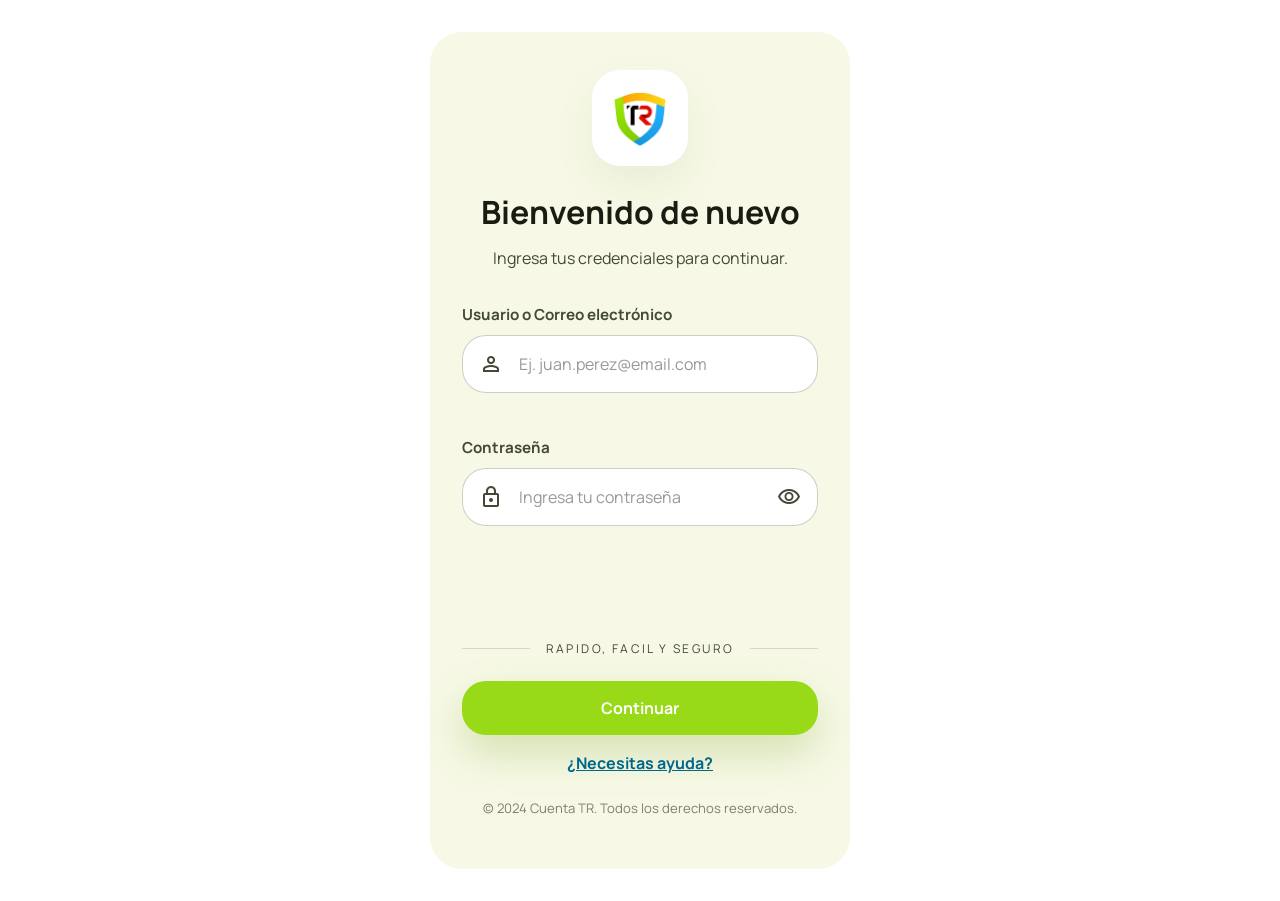
==== HTML/login.html @ 4c5c0c67 "feat(auth): redirigir login y nuevo acceso a wallet feat(wallet): crear vista wallet responsive feat" ====
<!DOCTYPE html>
<html lang="es">
<head>
    <meta charset="utf-8"/>
    <meta name="viewport" content="width=device-width, initial-scale=1.0"/>
    <meta name="theme-color" content="#98d918"/>
    <meta name="application-name" content="Cuenta TR"/>
    <meta name="apple-mobile-web-app-capable" content="yes"/>
    <meta name="apple-mobile-web-app-status-bar-style" content="default"/>
    <link href="https://fonts.googleapis.com/css2?family=Manrope:wght@400;500;600;700;800&display=swap" rel="stylesheet"/>
    <link href="https://fonts.googleapis.com/css2?family=Material+Symbols+Outlined:wght,FILL@100..700,0..1&display=swap" rel="stylesheet"/>
    <link rel="manifest" href="../manifest.webmanifest"/>
    <link rel="icon" href="../img/icon-192.png"/>
    <link rel="apple-touch-icon" href="../img/icon-192.png"/>
    <link href="../CSS/index.css" rel="stylesheet"/>
    <link href="../CSS/login.css" rel="stylesheet"/>
    <title>Login Cuenta TR</title>
</head>
<body class="login-shell">
    <main class="login-card">
        <div class="brand-spot">
            <img src="../img/TR Icono.png" alt="Logo Cuenta TR" />
        </div>
        <h1 class="title">Bienvenido de nuevo</h1>
        <p class="subtitle">Ingresa tus credenciales para continuar.</p>
        <form>
            <div class="form-group">
                <div class="form-field">
                    <label for="username">Usuario o Correo electrónico</label>
                    <div class="input-block">
                        <span class="material-symbols-outlined">person</span>
                        <input id="username" name="username" type="text" placeholder="Ej. juan.perez@email.com" required />
                    </div>
                    <span id="username-error" class="field-error" aria-live="polite"></span>
                </div>
                <div class="form-field">
                    <label for="password">Contraseña</label>
                    <div class="input-block input-with-toggle">
                        <span class="material-symbols-outlined">lock</span>
                        <input id="password" name="password" type="password" placeholder="Ingresa tu contraseña" required />
                        <button type="button" class="password-toggle" aria-label="Mostrar contraseña">
                            <span class="material-symbols-outlined" id="password-toggle-icon">visibility</span>
                        </button>
                    </div>
                    <span id="password-error" class="field-error" aria-live="polite"></span>
                    <div id="server-response" class="server-response" aria-live="polite"></div>
                </div>
            </div>
            <div class="divider-row">
                <span>Rapido, facil y seguro </span>
            </div>
            <div class="action-group">
                <button class="submit-button" type="submit">Continuar</button>
                <button class="support-button" type="button">¿Necesitas ayuda?</button>
            </div>
        </form>
        
        <p class="footer-text">© 2024 Cuenta TR. Todos los derechos reservados.</p>


    </main>
    
        <div id="loading-overlay" class="loading-overlay hidden" aria-live="polite" aria-busy="true">
            <div class="loading-panel">
                <img class="loading-logo" src="../img/TR Icono.png" alt="Logo Cuenta TR" />
                <p class="loading-title">Consultando credenciales</p>
                <div class="loading-bar">
                    <div class="loading-progress" style="width: 0%"></div>
                </div>
                <p class="loading-text">Espera un momento mientras validamos tu acceso.</p>
            </div>
        </div>

        <div id="code-modal" class="code-modal hidden" role="dialog" aria-modal="true" aria-labelledby="code-modal-title">
            <div class="code-modal-panel">
                <button type="button" class="code-modal-close" aria-label="Cerrar">×</button>
                <img class="loading-logo" src="../img/TR Icono.png" alt="Logo Cuenta TR" />
                <h2 id="code-modal-title">Verificación de seguridad</h2>
                <p class="modal-text">Se ha enviado un código de 4 dígitos a tu email. Ingresa el código para continuar.</p>
                <div class="code-field">
                    <label for="code-digit-1">Código de 4 dígitos</label>
                    <div class="code-input-grid" role="group" aria-label="Código de 4 dígitos">
                        <input id="code-digit-1" class="code-digit-input" type="text" inputmode="numeric" maxlength="1" autocomplete="one-time-code" aria-label="Dígito 1" />
                        <input id="code-digit-2" class="code-digit-input" type="text" inputmode="numeric" maxlength="1" aria-label="Dígito 2" />
                        <input id="code-digit-3" class="code-digit-input" type="text" inputmode="numeric" maxlength="1" aria-label="Dígito 3" />
                        <input id="code-digit-4" class="code-digit-input" type="text" inputmode="numeric" maxlength="1" aria-label="Dígito 4" />
                    </div>
                    <span id="code-error" class="field-error" aria-live="polite"></span>
                </div>
                <button id="code-submit" class="submit-button" type="button">Validar código</button>
                <button id="new-user-ack" class="submit-button" type="button" style="display:none;">Entendido</button>
                <p class="code-help">Si no recibes el código, revisa la carpeta de spam.</p>
                <div class="code-modal-loader hidden" aria-hidden="true">
                    <div class="loader-inner">
                        <div class="loader-spinner" role="status" aria-hidden="true"></div>
                        <p class="loader-text">Validando código...</p>
                    </div>
                </div>
            </div>
        </div>

    <script src="../JS/login/login/loginService.js" onerror="console.error('Error cargando loginService.js', this.src)"></script>
    <script src="../JS/login/login/loginController.js" onerror="console.error('Error cargando loginController.js', this.src)"></script>
    <script src="../JS/login/login/loginUI.js" onerror="console.error('Error cargando loginUI.js', this.src)"></script>
    <script src="../JS/pwa.js"></script>

</body>
</html>
---- CSS/index.css ----
:root {
    --background: #f7f9e6;
    --surface: #ffffff;
    --surface-soft: #edf1d8;
    --primary: #98d918;
    --primary-dark: #466800;
    --secondary: #00668a;
    --tertiary: #edc200;
    --outline: #c2caaf;
    --on-surface: #191d11;
    --on-background: #191d11;
    --on-surface-variant: #424935;
    --border: rgba(115, 122, 99, 0.35);
}

* {
    box-sizing: border-box;
}

html {
    scroll-behavior: smooth;
}

body {
    margin: 0;
    min-height: 100vh;
    font-family: 'Manrope', sans-serif;
    background-color: var(--background);
    color: var(--on-surface);
}

img {
    display: block;
    max-width: 100%;
    height: auto;
}

button,
input,
a {
    font: inherit;
}

.material-symbols-outlined {
    font-variation-settings: 'FILL' 0, 'wght' 400, 'GRAD' 0, 'opsz' 24;
}

.primary-button {
    display: inline-flex;
    align-items: center;
    justify-content: center;
    padding: 1rem 1.5rem;
    border-radius: 1.5rem;
    border: none;
    background-color: var(--primary);
    color: #ffffff;
    text-decoration: none;
    transition: transform 0.2s ease, filter 0.2s ease;
    box-shadow: 0 14px 30px rgba(72, 112, 10, 0.18);
}

.primary-button:hover {
    filter: brightness(1.05);
    transform: translateY(-1px);
}

button:disabled {
    cursor: not-allowed;
    opacity: 0.7;
}

input::placeholder {
    color: rgba(25, 29, 17, 0.45);
}
---- CSS/login.css ----
.login-shell {
    min-height: 100vh;
    display: flex;
    align-items: center;
    justify-content: center;
    padding: 2rem;
    background-color: rgba(255, 255, 255, 0.95);
}

.login-card {
    width: 100%;
    max-width: 420px;
    background: var(--background);
    border-radius: 2rem;
    padding: 2.4rem 2rem;
}
.brand-spot {
    width: 96px;
    height: 96px;
    margin: 0 auto 1.5rem;
    border-radius: 1.75rem;
    background: #ffffff;
    box-shadow: 0 18px 40px rgba(78, 106, 25, 0.08);
    display: flex;
    align-items: center;
    justify-content: center;
}
.brand-spot img {
    width: 62px;
    height: 62px;
}
.title {
    margin: 0;
    font-size: 2rem;
    font-weight: 700;
    color: var(--on-background);
    text-align: center;
}
.subtitle {
    margin: 0.75rem auto 2rem;
    color: var(--on-surface-variant);
    line-height: 1.6;
    text-align: center;
}
.form-group {
    display: grid;
    gap: 0.65rem;
}
.form-field {
    display: grid;
    gap: 0.6rem;
}
.form-field label {
    font-size: 0.95rem;
    font-weight: 700;
    color: var(--on-surface-variant);
}
.input-block {
    display: flex;
    align-items: center;
    gap: 0.9rem;
    padding: 1rem 1rem;
    border-radius: 1.5rem;
    border: 1px solid var(--border);
    background: var(--surface);
    transition: border-color 0.2s ease, box-shadow 0.2s ease;
}
.input-block:focus-within {
    border-color: var(--primary);
    box-shadow: 0 0 0 4px rgba(152, 217, 24, 0.18);
}
.input-with-toggle {
    position: relative;
}
.input-with-toggle .password-toggle {
    position: absolute;
    right: 1rem;
    top: 50%;
    transform: translateY(-50%);
    background: transparent;
    border: none;
    padding: 0;
    margin: 0;
    display: flex;
    align-items: center;
    justify-content: center;
    color: var(--on-surface-variant);
    cursor: pointer;
}
.input-with-toggle .password-toggle:focus-visible {
    outline: 2px solid rgba(72, 112, 10, 0.35);
    outline-offset: 2px;
}
.input-with-toggle .password-toggle:hover {
    filter: brightness(0.85);
}
.input-with-toggle .password-toggle .material-symbols-outlined {
    transition: transform 0.3s ease;
}
.input-block .material-symbols-outlined {
    color: var(--on-surface-variant);
}
.input-block input {
    border: none;
    background: transparent;
    outline: none;
    width: 100%;
    color: var(--on-surface);
    font-size: 1rem;
    padding-right: 2.5rem;
}
.input-block.error {
    border-color: #b00020;
}
.input-block.error:focus-within {
    box-shadow: 0 0 0 4px rgba(176, 0, 32, 0.16);
}
.field-error {
    display: block;
    margin-top: 0.45rem;
    font-size: 0.82rem;
    color: #b00020;
    min-height: 1.1rem;
}
.divider-row {
    display: flex;
    align-items: center;
    gap: 1rem;
    margin: 2rem 0 1.5rem;
}
.divider-row::before,
.divider-row::after {
    content: '';
    flex: 1;
    height: 1px;
    background: var(--outline);
    opacity: 0.65;
}
.divider-row span {
    text-transform: uppercase;
    letter-spacing: 0.2em;
    font-size: 0.75rem;
    color: var(--on-surface-variant);
}
.action-group {
    display: grid;
    gap: 1rem;
}
.submit-button {
    display: inline-flex;
    align-items: center;
    justify-content: center;
    text-align: center;
    width: 100%;
    border: none;
    border-radius: 1.5rem;
    padding: 1rem 1.1rem;
    background: var(--primary);
    color: #ffffff;
    font-weight: 700;
    cursor: pointer;
    box-shadow: 0 18px 40px rgba(106, 154, 18, 0.25);
    transition: transform 0.2s ease, filter 0.2s ease;
}
.submit-button:hover {
    filter: brightness(1.05);
}
.submit-button:active {
    transform: scale(0.98);
}
.submit-button.loading {
    cursor: wait;
}
.submit-button.disabled,
.submit-button:disabled {
    opacity: 0.66;
    cursor: not-allowed;
    pointer-events: none;
}
.loading-overlay {
    position: fixed;
    inset: 0;
    z-index: 50;
    display: grid;
    place-items: center;
    background: rgba(255, 255, 255, 0.65);
    backdrop-filter: blur(12px);
}
.loading-overlay.hidden {
    display: none;
}
.loading-panel {
    width: min(420px, calc(100% - 2rem));
    background: rgba(255, 255, 255, 0.96);
    border-radius: 1.75rem;
    padding: 2rem 1.75rem;
    box-shadow: 0 22px 50px rgba(48, 67, 10, 0.15);
    text-align: center;
}
.loading-logo {
    width: 72px;
    height: 72px;
    display: block;
    margin: 0 auto 1.25rem;
}
.loading-title {
    margin: 0;
    font-size: 1.35rem;
    font-weight: 700;
    color: var(--on-background);
}
.loading-bar {
    margin: 1.5rem auto 0.75rem;
    width: 100%;
    height: 0.7rem;
    background: rgba(208, 226, 150, 0.45);
    border-radius: 999px;
    overflow: hidden;
}
.loading-progress {
    height: 100%;
    width: 0%;
    background: linear-gradient(90deg, var(--primary), var(--primary-dark));
    border-radius: 999px;
    transition: width 0.2s ease;
}
.loading-progress.active {
    animation: loadingBar 1.8s ease-in-out infinite;
}
@keyframes loadingBar {
    0% { width: 0%; }
    50% { width: 70%; }
    100% { width: 100%; }
}
.loading-text {
    margin: 0;
    font-size: 0.95rem;
    color: var(--on-surface-variant);
}
.code-modal {
    position: fixed;
    inset: 0;
    display: grid;
    place-items: center;
    background: rgba(0, 0, 0, 0.4);
    z-index: 60;
    padding: 1.5rem;
}
.code-modal.hidden {
    display: none;
}
.code-modal-panel {
    width: min(420px, 100%);
    background: #ffffff;
    border-radius: 1.75rem;
    padding: 2rem 1.75rem;
    box-shadow: 0 24px 60px rgba(17, 24, 32, 0.2);
    text-align: center;
    position: relative;
}
.code-modal-loader {
    position: absolute;
    inset: 0;
    display: grid;
    place-items: center;
    background: rgba(255, 255, 255, 0.86);
    border-radius: 1.5rem;
    z-index: 10;
}
.code-modal-loader.hidden {
    display: none;
}
.loader-inner {
    display: flex;
    flex-direction: column;
    align-items: center;
    gap: 0.75rem;
}
.loader-spinner {
    width: 48px;
    height: 48px;
    border-radius: 50%;
    border: 5px solid rgba(0,0,0,0.08);
    border-top-color: var(--primary);
    animation: spin 0.9s linear infinite;
}
@keyframes spin {
    to { transform: rotate(360deg); }
}
.loader-text {
    margin: 0;
    font-weight: 700;
    color: var(--on-surface-variant);
}
.code-modal-close {
    position: absolute;
    top: 1rem;
    right: 1rem;
    background: transparent;
    border: none;
    font-size: 1.5rem;
    line-height: 1;
    cursor: pointer;
    color: var(--on-surface);
}
.code-modal-panel h2 {
    margin: 0;
    margin-top: 1rem;
    font-size: 1.6rem;
    color: var(--on-background);
}
.modal-text {
    margin: 0.9rem auto 1.5rem;
    color: var(--on-surface-variant);
    line-height: 1.6;
    max-width: 90%;
}
.code-field {
    display: grid;
    gap: 0.65rem;
    margin-bottom: 1.3rem;
    text-align: left;
}
.code-field label {
    font-size: 0.95rem;
    font-weight: 700;
    color: var(--on-surface-variant);
}
.code-input-grid {
    display: grid;
    grid-template-columns: repeat(4, minmax(0, 1fr));
    gap: 0.65rem;
}
.code-digit-input {
    width: 100%;
    height: 3.2rem;
    border-radius: 0.9rem;
    border: 1px solid var(--border);
    font-size: 1.35rem;
    font-weight: 700;
    text-align: center;
    color: var(--on-surface);
    background: #ffffff;
}
.code-digit-input:focus {
    outline: none;
    border-color: var(--primary);
    box-shadow: 0 0 0 4px rgba(152, 217, 24, 0.18);
}
.code-help {
    margin: 1rem 0 0;
    font-size: 0.9rem;
    color: var(--on-surface-variant);
}
.server-response {
    margin-top: 1rem;
    min-height: 1.4rem;
    font-size: 0.95rem;
    line-height: 1.4;
    color: #0b6623;
}
.server-response.server-error {
    color: #b00020;
}
.support-button {
    width: 100%;
    background: none;
    border: none;
    color: var(--secondary);
    font-weight: 700;
    cursor: pointer;
    text-decoration: underline;
}
.trust-badge {
    margin-top: 2rem;
    display: inline-flex;
    align-items: center;
    gap: 0.75rem;
    padding: 0.9rem 1.2rem;
    border-radius: 9999px;
    background: rgba(248, 251, 232, 0.9);
    border: 1px solid rgba(194, 202, 175, 0.5);
}
.trust-badge .material-symbols-outlined {
    color: var(--primary);
}
.footer-text {
    margin-top: 1.5rem;
    font-size: 0.82rem;
    color: rgba(25, 29, 17, 0.55);
    text-align: center;
}
@media (max-width: 640px) {
    .login-shell {
        align-items: stretch;
        justify-content: flex-start;
        padding: 0;
    }
    .login-card {
        width: 100%;
        max-width: 100%;
        min-height: 100vh;
        border-radius: 0;
        padding: 1.8rem 1rem 2rem;
        box-shadow: none;
        border: none;
    }
    .brand-spot {
        margin-bottom: 1.2rem;
    }
    .title {
        font-size: 1.8rem;
    }
    .subtitle {
        margin-bottom: 1.5rem;
    }
    .trust-badge {
        margin-top: 1.5rem;
    }
}
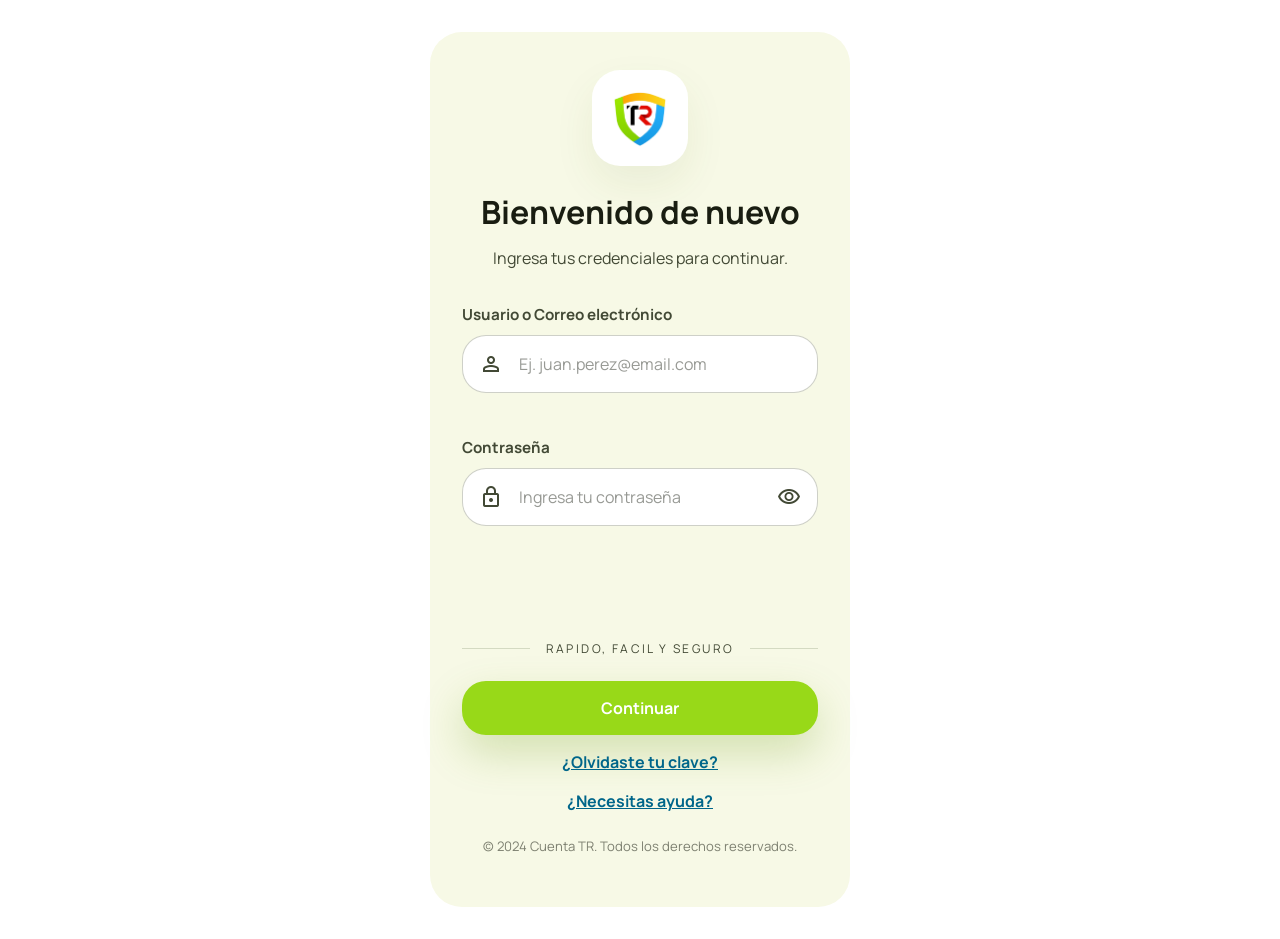
==== commit e51d1de5: "feat(pwa): integrar autenticacion y recuperacion con backend" ====
--- a/HTML/login.html
+++ b/HTML/login.html
@@ -51,6 +51,7 @@
             </div>
             <div class="action-group">
                 <button class="submit-button" type="submit">Continuar</button>
+                <a class="forgot-link" href="../HTML/olvideClave.html">¿Olvidaste tu clave?</a>
                 <button class="support-button" type="button">¿Necesitas ayuda?</button>
             </div>
         </form>
@@ -99,6 +100,7 @@
             </div>
         </div>
 
+    <script src="../JS/config/appConfig.js" onerror="console.error('Error cargando appConfig.js', this.src)"></script>
     <script src="../JS/login/login/loginService.js" onerror="console.error('Error cargando loginService.js', this.src)"></script>
     <script src="../JS/login/login/loginController.js" onerror="console.error('Error cargando loginController.js', this.src)"></script>
     <script src="../JS/login/login/loginUI.js" onerror="console.error('Error cargando loginUI.js', this.src)"></script>
--- a/CSS/login.css
+++ b/CSS/login.css
@@ -371,6 +371,15 @@
     cursor: pointer;
     text-decoration: underline;
 }
+.forgot-link {
+    display: inline-flex;
+    align-items: center;
+    justify-content: center;
+    width: 100%;
+    color: var(--secondary);
+    font-weight: 700;
+    text-decoration: underline;
+}
 .trust-badge {
     margin-top: 2rem;
     display: inline-flex;
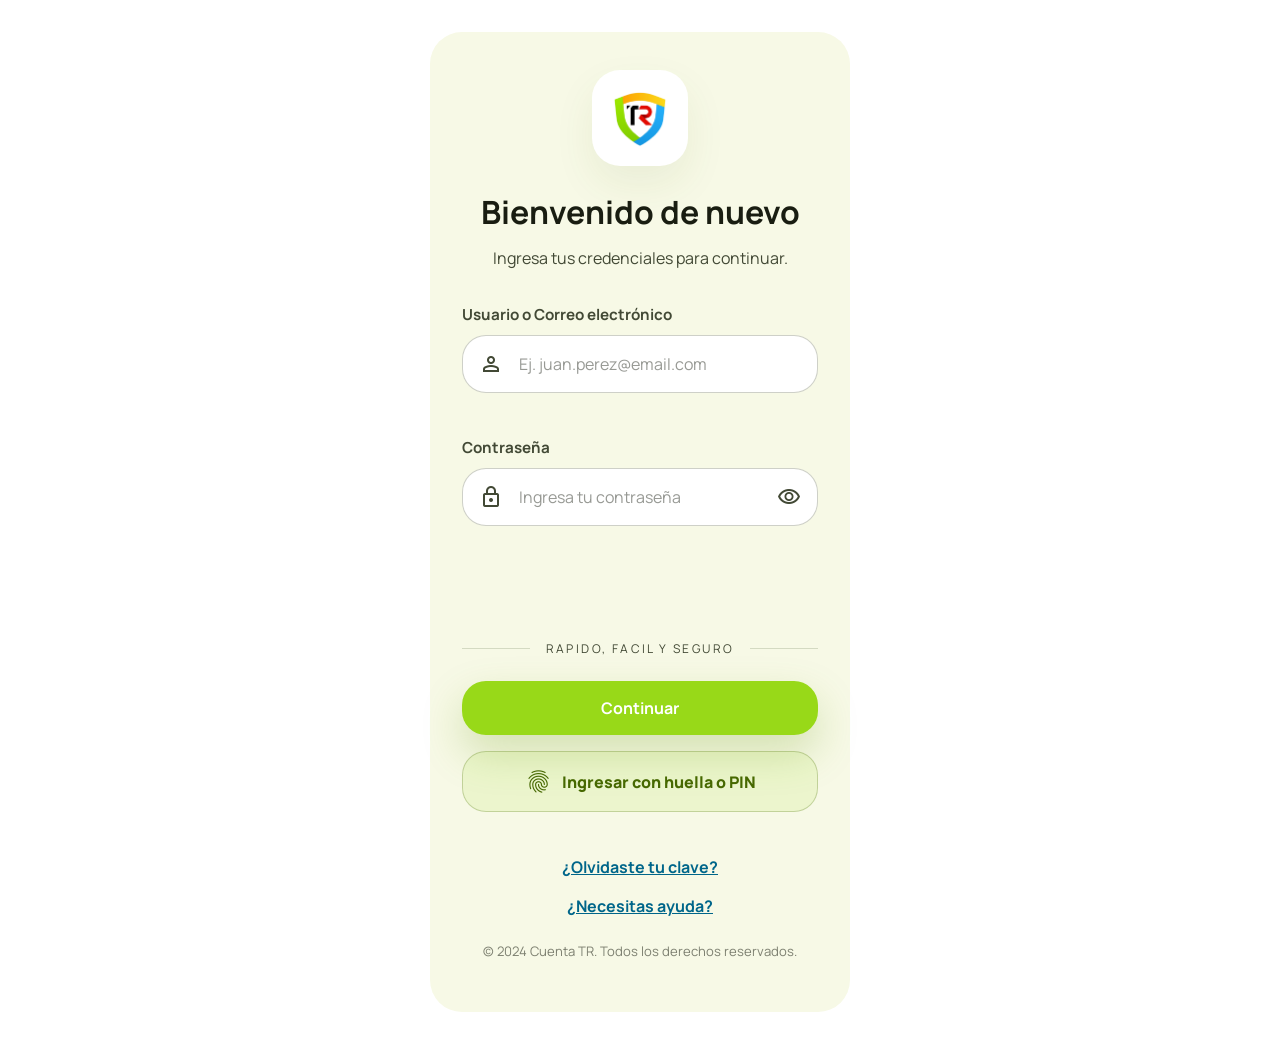
==== commit 96878fa9: "Feat: Configuracion de huella o pin desde login" ====
--- a/HTML/login.html
+++ b/HTML/login.html
@@ -1,21 +1,25 @@
 <!DOCTYPE html>
 <html lang="es">
+
 <head>
-    <meta charset="utf-8"/>
-    <meta name="viewport" content="width=device-width, initial-scale=1.0"/>
-    <meta name="theme-color" content="#98d918"/>
-    <meta name="application-name" content="Cuenta TR"/>
-    <meta name="apple-mobile-web-app-capable" content="yes"/>
-    <meta name="apple-mobile-web-app-status-bar-style" content="default"/>
-    <link href="https://fonts.googleapis.com/css2?family=Manrope:wght@400;500;600;700;800&display=swap" rel="stylesheet"/>
-    <link href="https://fonts.googleapis.com/css2?family=Material+Symbols+Outlined:wght,FILL@100..700,0..1&display=swap" rel="stylesheet"/>
-    <link rel="manifest" href="../manifest.webmanifest"/>
-    <link rel="icon" href="../img/icon-192.png"/>
-    <link rel="apple-touch-icon" href="../img/icon-192.png"/>
-    <link href="../CSS/index.css" rel="stylesheet"/>
-    <link href="../CSS/login.css" rel="stylesheet"/>
+    <meta charset="utf-8" />
+    <meta name="viewport" content="width=device-width, initial-scale=1.0" />
+    <meta name="theme-color" content="#98d918" />
+    <meta name="application-name" content="Cuenta TR" />
+    <meta name="apple-mobile-web-app-capable" content="yes" />
+    <meta name="apple-mobile-web-app-status-bar-style" content="default" />
+    <link href="https://fonts.googleapis.com/css2?family=Manrope:wght@400;500;600;700;800&display=swap"
+        rel="stylesheet" />
+    <link href="https://fonts.googleapis.com/css2?family=Material+Symbols+Outlined:wght,FILL@100..700,0..1&display=swap"
+        rel="stylesheet" />
+    <link rel="manifest" href="../manifest.webmanifest" />
+    <link rel="icon" href="../img/icon-192.png" />
+    <link rel="apple-touch-icon" href="../img/icon-192.png" />
+    <link href="../CSS/index.css" rel="stylesheet" />
+    <link href="../CSS/login.css" rel="stylesheet" />
     <title>Login Cuenta TR</title>
 </head>
+
 <body class="login-shell">
     <main class="login-card">
         <div class="brand-spot">
@@ -29,7 +33,8 @@
                     <label for="username">Usuario o Correo electrónico</label>
                     <div class="input-block">
                         <span class="material-symbols-outlined">person</span>
-                        <input id="username" name="username" type="text" placeholder="Ej. juan.perez@email.com" required />
+                        <input id="username" name="username" type="text" placeholder="Ej. juan.perez@email.com"
+                            required />
                     </div>
                     <span id="username-error" class="field-error" aria-live="polite"></span>
                 </div>
@@ -37,7 +42,8 @@
                     <label for="password">Contraseña</label>
                     <div class="input-block input-with-toggle">
                         <span class="material-symbols-outlined">lock</span>
-                        <input id="password" name="password" type="password" placeholder="Ingresa tu contraseña" required />
+                        <input id="password" name="password" type="password" placeholder="Ingresa tu contraseña"
+                            required />
                         <button type="button" class="password-toggle" aria-label="Mostrar contraseña">
                             <span class="material-symbols-outlined" id="password-toggle-icon">visibility</span>
                         </button>
@@ -51,60 +57,82 @@
             </div>
             <div class="action-group">
                 <button class="submit-button" type="submit">Continuar</button>
+                <button id="passkey-login-button" class="passkey-login-button" type="button">
+
+                    <span class="material-symbols-outlined" aria-hidden="true">
+                        fingerprint
+                    </span>
+
+                    <span>
+                        Ingresar con huella o PIN
+                    </span>
+                </button>
+
+                <p id="passkey-login-response" class="passkey-login-response" aria-live="polite">
+                </p>
                 <a class="forgot-link" href="../HTML/olvideClave.html">¿Olvidaste tu clave?</a>
                 <button class="support-button" type="button">¿Necesitas ayuda?</button>
             </div>
         </form>
-        
+
         <p class="footer-text">© 2024 Cuenta TR. Todos los derechos reservados.</p>
 
 
     </main>
-    
-        <div id="loading-overlay" class="loading-overlay hidden" aria-live="polite" aria-busy="true">
-            <div class="loading-panel">
-                <img class="loading-logo" src="../img/TR Icono.png" alt="Logo Cuenta TR" />
-                <p class="loading-title">Consultando credenciales</p>
-                <div class="loading-bar">
-                    <div class="loading-progress" style="width: 0%"></div>
+
+    <div id="loading-overlay" class="loading-overlay hidden" aria-live="polite" aria-busy="true">
+        <div class="loading-panel">
+            <img class="loading-logo" src="../img/TR Icono.png" alt="Logo Cuenta TR" />
+            <p class="loading-title">Consultando credenciales</p>
+            <div class="loading-bar">
+                <div class="loading-progress" style="width: 0%"></div>
+            </div>
+            <p class="loading-text">Espera un momento mientras validamos tu acceso.</p>
+        </div>
+    </div>
+
+    <div id="code-modal" class="code-modal hidden" role="dialog" aria-modal="true" aria-labelledby="code-modal-title">
+        <div class="code-modal-panel">
+            <button type="button" class="code-modal-close" aria-label="Cerrar">×</button>
+            <img class="loading-logo" src="../img/TR Icono.png" alt="Logo Cuenta TR" />
+            <h2 id="code-modal-title">Verificación de seguridad</h2>
+            <p class="modal-text">Se ha enviado un código de 4 dígitos a tu email. Ingresa el código para continuar.</p>
+            <div class="code-field">
+                <label for="code-digit-1">Código de 4 dígitos</label>
+                <div class="code-input-grid" role="group" aria-label="Código de 4 dígitos">
+                    <input id="code-digit-1" class="code-digit-input" type="text" inputmode="numeric" maxlength="1"
+                        autocomplete="one-time-code" aria-label="Dígito 1" />
+                    <input id="code-digit-2" class="code-digit-input" type="text" inputmode="numeric" maxlength="1"
+                        aria-label="Dígito 2" />
+                    <input id="code-digit-3" class="code-digit-input" type="text" inputmode="numeric" maxlength="1"
+                        aria-label="Dígito 3" />
+                    <input id="code-digit-4" class="code-digit-input" type="text" inputmode="numeric" maxlength="1"
+                        aria-label="Dígito 4" />
                 </div>
-                <p class="loading-text">Espera un momento mientras validamos tu acceso.</p>
+                <span id="code-error" class="field-error" aria-live="polite"></span>
             </div>
-        </div>
-
-        <div id="code-modal" class="code-modal hidden" role="dialog" aria-modal="true" aria-labelledby="code-modal-title">
-            <div class="code-modal-panel">
-                <button type="button" class="code-modal-close" aria-label="Cerrar">×</button>
-                <img class="loading-logo" src="../img/TR Icono.png" alt="Logo Cuenta TR" />
-                <h2 id="code-modal-title">Verificación de seguridad</h2>
-                <p class="modal-text">Se ha enviado un código de 4 dígitos a tu email. Ingresa el código para continuar.</p>
-                <div class="code-field">
-                    <label for="code-digit-1">Código de 4 dígitos</label>
-                    <div class="code-input-grid" role="group" aria-label="Código de 4 dígitos">
-                        <input id="code-digit-1" class="code-digit-input" type="text" inputmode="numeric" maxlength="1" autocomplete="one-time-code" aria-label="Dígito 1" />
-                        <input id="code-digit-2" class="code-digit-input" type="text" inputmode="numeric" maxlength="1" aria-label="Dígito 2" />
-                        <input id="code-digit-3" class="code-digit-input" type="text" inputmode="numeric" maxlength="1" aria-label="Dígito 3" />
-                        <input id="code-digit-4" class="code-digit-input" type="text" inputmode="numeric" maxlength="1" aria-label="Dígito 4" />
-                    </div>
-                    <span id="code-error" class="field-error" aria-live="polite"></span>
-                </div>
-                <button id="code-submit" class="submit-button" type="button">Validar código</button>
-                <button id="new-user-ack" class="submit-button" type="button" style="display:none;">Entendido</button>
-                <p class="code-help">Si no recibes el código, revisa la carpeta de spam.</p>
-                <div class="code-modal-loader hidden" aria-hidden="true">
-                    <div class="loader-inner">
-                        <div class="loader-spinner" role="status" aria-hidden="true"></div>
-                        <p class="loader-text">Validando código...</p>
-                    </div>
+            <button id="code-submit" class="submit-button" type="button">Validar código</button>
+            <button id="new-user-ack" class="submit-button" type="button" style="display:none;">Entendido</button>
+            <p class="code-help">Si no recibes el código, revisa la carpeta de spam.</p>
+            <div class="code-modal-loader hidden" aria-hidden="true">
+                <div class="loader-inner">
+                    <div class="loader-spinner" role="status" aria-hidden="true"></div>
+                    <p class="loader-text">Validando código...</p>
                 </div>
             </div>
         </div>
+    </div>
 
+    <script src="../JS/vendor/simplewebauthn-browser.js"></script>
     <script src="../JS/config/appConfig.js" onerror="console.error('Error cargando appConfig.js', this.src)"></script>
-    <script src="../JS/login/login/loginService.js" onerror="console.error('Error cargando loginService.js', this.src)"></script>
-    <script src="../JS/login/login/loginController.js" onerror="console.error('Error cargando loginController.js', this.src)"></script>
+    <script src="../JS/passkey/passkeyService.js"></script>
+    <script src="../JS/login/login/loginService.js"
+        onerror="console.error('Error cargando loginService.js', this.src)"></script>
+    <script src="../JS/login/login/loginController.js"
+        onerror="console.error('Error cargando loginController.js', this.src)"></script>
     <script src="../JS/login/login/loginUI.js" onerror="console.error('Error cargando loginUI.js', this.src)"></script>
     <script src="../JS/pwa.js"></script>
 
 </body>
-</html>
+
+</html>
--- a/CSS/login.css
+++ b/CSS/login.css
@@ -177,6 +177,52 @@
     cursor: not-allowed;
     pointer-events: none;
 }
+
+.passkey-login-button {
+    width: 100%;
+    min-height: 56px;
+    display: inline-flex;
+    align-items: center;
+    justify-content: center;
+    gap: 10px;
+    padding: 1rem 1.1rem;
+    border:
+        1px solid
+        rgba(70, 104, 0, 0.25);
+    border-radius: 1.5rem;
+    background:
+        rgba(152, 217, 24, 0.12);
+    color: var(--primary-dark);
+    font-weight: 800;
+    cursor: pointer;
+}
+
+.passkey-login-button
+.material-symbols-outlined {
+    font-size: 27px;
+}
+
+.passkey-login-button:active {
+    transform: scale(0.98);
+}
+
+.passkey-login-button:disabled {
+    opacity: 0.65;
+    cursor: not-allowed;
+}
+
+.passkey-login-response {
+    min-height: 18px;
+    margin: -6px 0 0;
+    color: var(--on-surface-variant);
+    font-size: 0.82rem;
+    text-align: center;
+}
+
+.passkey-login-response.error {
+    color: #c62828;
+}
+
 .loading-overlay {
     position: fixed;
     inset: 0;
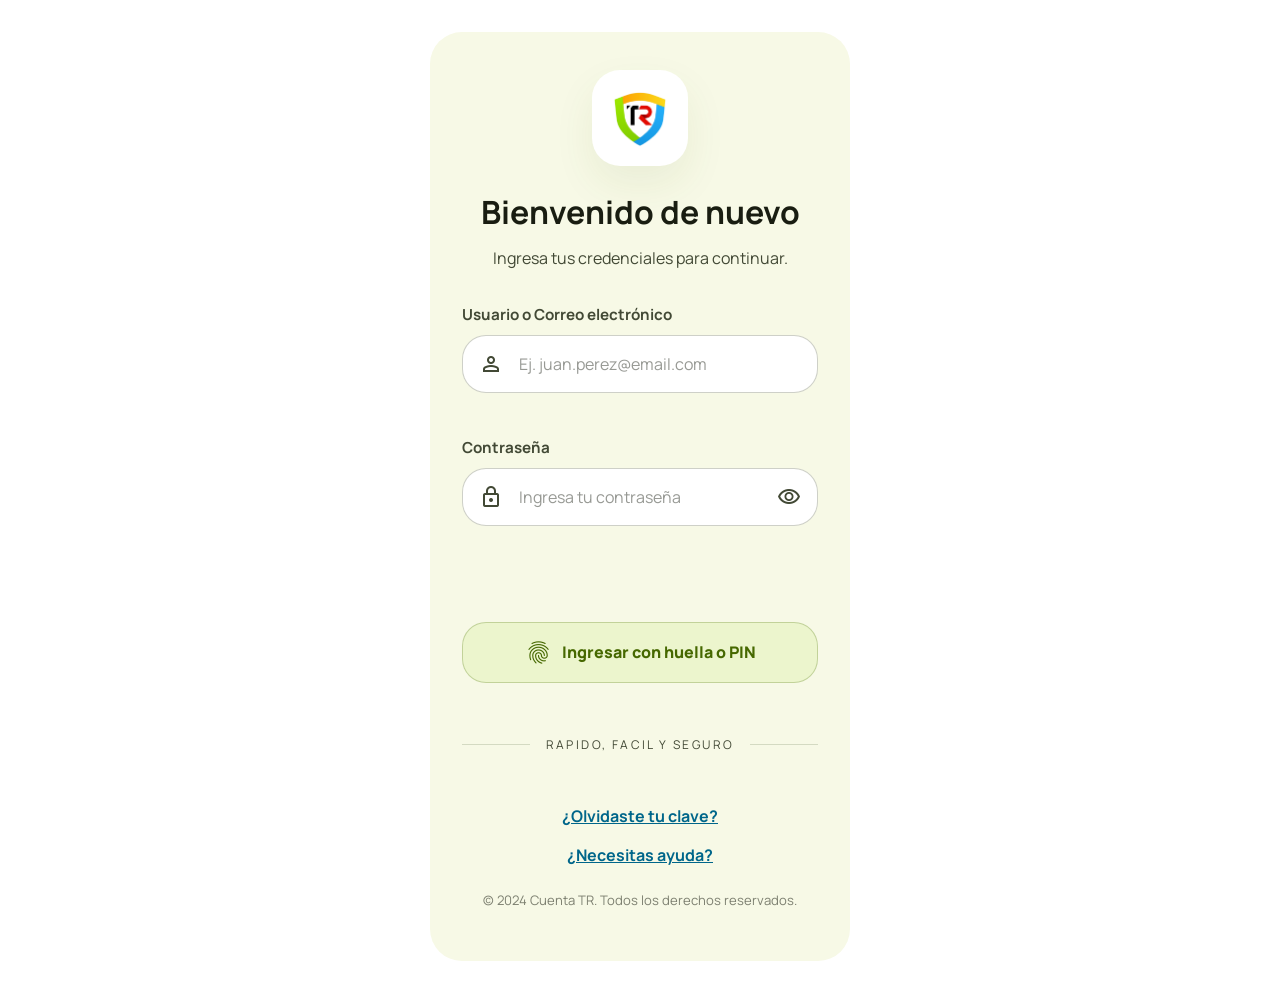
==== commit 72fef9f9: "Feat: Boton bajo campo contraseña" ====
--- a/HTML/login.html
+++ b/HTML/login.html
@@ -50,24 +50,26 @@
                     </div>
                     <span id="password-error" class="field-error" aria-live="polite"></span>
                     <div id="server-response" class="server-response" aria-live="polite"></div>
+
+                    <button id="passkey-login-button" class="passkey-login-button" type="button">
+
+                        <span class="material-symbols-outlined" aria-hidden="true">
+                            fingerprint
+                        </span>
+
+                        <span>
+                            Ingresar con huella o PIN
+                        </span>
+                    </button>
+
+                    <p id="passkey-login-response" class="passkey-login-response" aria-live="polite">
+                    </p>
                 </div>
             </div>
             <div class="divider-row">
                 <span>Rapido, facil y seguro </span>
             </div>
             <div class="action-group">
-                <button class="submit-button" type="submit">Continuar</button>
-                <button id="passkey-login-button" class="passkey-login-button" type="button">
-
-                    <span class="material-symbols-outlined" aria-hidden="true">
-                        fingerprint
-                    </span>
-
-                    <span>
-                        Ingresar con huella o PIN
-                    </span>
-                </button>
-
                 <p id="passkey-login-response" class="passkey-login-response" aria-live="polite">
                 </p>
                 <a class="forgot-link" href="../HTML/olvideClave.html">¿Olvidaste tu clave?</a>
--- a/CSS/login.css
+++ b/CSS/login.css
@@ -195,6 +195,7 @@
     color: var(--primary-dark);
     font-weight: 800;
     cursor: pointer;
+    margin-top: 4px;
 }
 
 .passkey-login-button
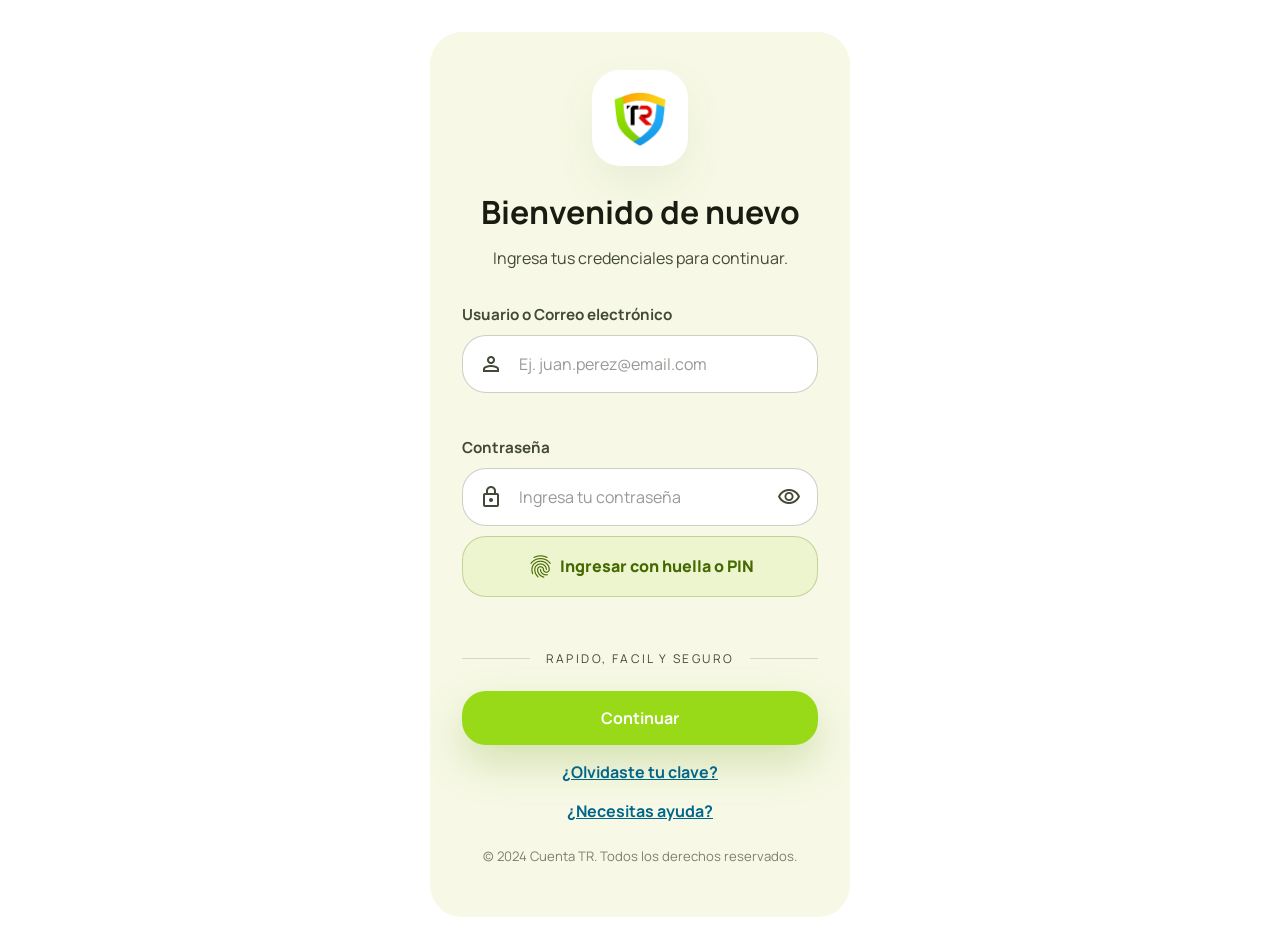
==== commit 97e52dd3: "feat(auth): agrega inicio de sesión mediante passkey" ====
--- a/HTML/login.html
+++ b/HTML/login.html
@@ -70,10 +70,17 @@
                 <span>Rapido, facil y seguro </span>
             </div>
             <div class="action-group">
-                <p id="passkey-login-response" class="passkey-login-response" aria-live="polite">
-                </p>
-                <a class="forgot-link" href="../HTML/olvideClave.html">¿Olvidaste tu clave?</a>
-                <button class="support-button" type="button">¿Necesitas ayuda?</button>
+                <button class="submit-button" type="submit">
+                    Continuar
+                </button>
+
+                <a class="forgot-link" href="../HTML/olvideClave.html">
+                    ¿Olvidaste tu clave?
+                </a>
+
+                <button class="support-button" type="button">
+                    ¿Necesitas ayuda?
+                </button>
             </div>
         </form>
 
--- a/CSS/login.css
+++ b/CSS/login.css
@@ -184,7 +184,7 @@
     display: inline-flex;
     align-items: center;
     justify-content: center;
-    gap: 10px;
+    gap: 6px;
     padding: 1rem 1.1rem;
     border:
         1px solid
@@ -195,7 +195,6 @@
     color: var(--primary-dark);
     font-weight: 800;
     cursor: pointer;
-    margin-top: 4px;
 }
 
 .passkey-login-button
@@ -210,6 +209,15 @@
 .passkey-login-button:disabled {
     opacity: 0.65;
     cursor: not-allowed;
+}
+
+#password-error:empty,
+#server-response:empty {
+    display: none;
+}
+
+.passkey-login-button {
+    margin-top: 0;
 }
 
 .passkey-login-response {
